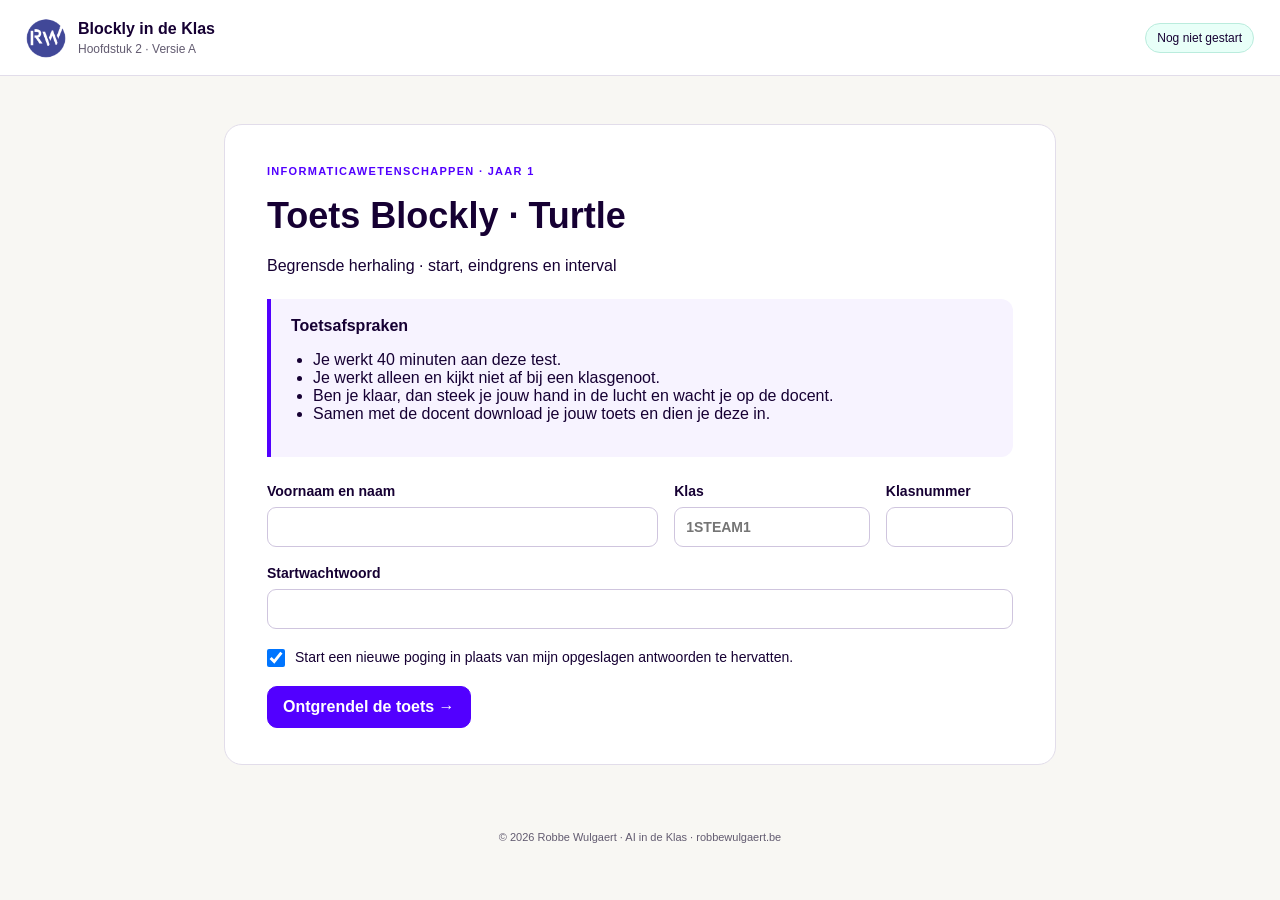
==== evaluations/chapter-2/versions/A/index.html @ 2c82b150 "Fixing feedback error" ====
<!doctype html>
<!-- © 2026 Robbe Wulgaert · AI in de Klas · robbewulgaert.be -->
<html lang="nl-BE">
<head>
<meta charset="utf-8"><meta name="viewport" content="width=device-width,initial-scale=1">
<meta name="theme-color" content="#5200ff"><meta name="author" content="Robbe Wulgaert, AI in de Klas">
<title>Toets Blockly · Turtle · Versie A</title>
<link rel="icon" type="image/png" sizes="64x64" href="../../../../favicon.png?v=ff7968036640">
<link rel="stylesheet" href="../../../../assessment/assessment.css?v=20261105">
<link rel="stylesheet" href="../../chapter2.css?v=20261105-2">
<script defer src="../../../../assessment/vendor/jspdf/jspdf.umd.min.js"></script>
<script defer src="../../../../assessment/assets-bundle.js"></script>
<script defer src="../../chapter2-assets.js"></script>
<script defer src="config.js?v=20261105"></script>
<script defer src="../../turtle-engine.js?v=20261029-4"></script>
<script defer src="../../chapter2-pdf.js?v=20261105"></script>
<script defer src="../../../../assessment/practice-review.js?v=20261105-3"></script>
<script defer src="../../turtle-practice-examples.js?v=20261105-3"></script>
<script defer src="../../chapter2-app.js?v=20261105-3"></script>
</head>
<body>
<header class="topbar"><div class="brand"><img class="brand-icon" src="../../../../favicon.png?v=ff7968036640" alt="" width="40" height="40"><div>Blockly in de Klas<small>Hoofdstuk 2 · <span id="version-label">Versie A</span></small></div></div><div class="header-actions"><span id="identity-label"></span><div id="exam-timer" class="exam-timer" hidden><small>Resterende tijd</small><span id="timer-value" role="timer" aria-live="off">40:00</span></div><span id="save-status" class="save-status" role="status">Nog niet gestart</span><button id="review-top" type="button" hidden>Overzicht &amp; indienen</button></div></header>
<div id="timer-alert" class="timer-message" role="alert" hidden></div>
<main id="gate" class="gate-wrap"><section class="card gate-card" aria-labelledby="gate-title"><span class="eyebrow">INFORMATICAWETENSCHAPPEN · JAAR 1</span><h1 id="gate-title">Toets Blockly · Turtle</h1><p>Begrensde herhaling · start, eindgrens en interval</p><div class="callout"><strong>Toetsafspraken</strong><ul><li>Je werkt 40 minuten aan deze test.</li><li>Je werkt alleen en kijkt niet af bij een klasgenoot.</li><li>Ben je klaar, dan steek je jouw hand in de lucht en wacht je op de docent.</li><li>Samen met de docent download je jouw toets en dien je deze in.</li></ul></div><form id="start-form"><div class="identity-grid"><label>Voornaam en naam<input id="student-name" required maxlength="100" autocomplete="name"></label><label>Klas<input id="student-class" required maxlength="20" pattern="(?:1STEAM)?[1-6]" placeholder="1STEAM1" title="1STEAM1 tot en met 1STEAM6" autocomplete="off"></label><label>Klasnummer<input id="student-number" required inputmode="numeric" pattern="[0-9]+" maxlength="10"></label></div><label>Startwachtwoord<input id="start-password" type="password" required autocomplete="off"></label><label class="checkbox-label"><input id="new-attempt" type="checkbox" checked> Start een nieuwe poging in plaats van mijn opgeslagen antwoorden te hervatten.</label><p id="gate-error" class="error" role="alert"></p><button class="primary" type="submit">Ontgrendel de toets →</button></form></section></main>
<div id="exam" class="exam-layout" hidden><aside class="sidebar" aria-label="Toetsnavigatie"><p class="eyebrow">JOUW TOETS</p><nav id="question-nav"></nav><div class="sidebar-footer"><strong id="progress-label">0 / 7 onderdelen</strong><p>Een vinkje betekent ingevuld. Je leerkracht beoordeelt je werk.</p><button id="review-side" type="button">Overzicht &amp; PDF</button></div></aside><main id="question-panel" class="question-panel" tabindex="-1"></main></div>
<footer class="site-footer">© 2026 Robbe Wulgaert · AI in de Klas · robbewulgaert.be</footer><noscript><p class="error">Schakel JavaScript in om deze toets te maken.</p></noscript>
</body></html>
---- assessment/assessment.css ----
:root{--brand:#5200ff;--brand-dark:#3700b3;--mint:#3dffd0;--ink:#160033;--muted:#625b70;--bg:#f8f7f3;--border:#e2ddea;--soft:#f7f3ff;--surface:#fff;font-family:Roboto,"Segoe UI",Arial,sans-serif;color:var(--ink);background:var(--bg);font-synthesis:none}
*{box-sizing:border-box}body{margin:0}button,input,textarea,select{font:inherit}button{border:1px solid var(--border);border-radius:10px;background:white;color:var(--ink);padding:10px 15px;font-weight:700;cursor:pointer;min-height:42px}button:hover:not(:disabled){border-color:var(--brand);background:var(--soft)}button:disabled{opacity:.55;cursor:wait}button.primary{background:var(--brand);border-color:var(--brand);color:white}button.primary:hover{background:var(--brand-dark)}:focus-visible{outline:3px solid var(--brand);outline-offset:3px}button:focus-visible{outline-color:#00ad86}[hidden]{display:none!important}h1{font-size:clamp(26px,3vw,36px);line-height:1.17;margin:16px 0}h2{font-size:23px;margin:0 0 14px}h3{font-size:17px;margin:0 0 12px}p{line-height:1.6;margin:10px 0 18px}small{font-size:12px}.topbar{min-height:76px;padding:14px 26px;background:white;border-bottom:1px solid var(--border);display:flex;align-items:center;justify-content:space-between;gap:20px;position:sticky;top:0;z-index:30}.brand{display:flex;align-items:center;gap:12px;font-weight:850;white-space:nowrap}.brand-icon{display:grid;place-items:center;width:40px;height:40px;background:var(--brand);color:white;border-radius:12px;font-size:24px}.brand small{display:block;color:var(--muted);font-weight:500;margin-top:4px}.header-actions{display:flex;align-items:center;justify-content:flex-end;gap:12px;font-size:13px;flex-wrap:wrap}.save-status{background:#e8fff8;border:1px solid #baecdd;padding:7px 11px;border-radius:20px;font-size:12px}.save-status.failed{background:#fff0ee;border-color:#eeb6ac;color:#942317}.gate-wrap{max-width:880px;margin:48px auto;padding:0 24px}.card{background:white;border:1px solid var(--border);border-radius:18px;padding:28px}.gate-card{padding:36px 42px}.eyebrow{color:var(--brand);font-size:11px;font-weight:850;letter-spacing:1.3px}.exam-meta{display:flex;gap:10px;flex-wrap:wrap;margin:24px 0}.exam-meta span,.points{background:var(--soft);color:var(--brand);border:1px solid #e3d8ff;border-radius:30px;padding:7px 13px;font-size:13px;font-weight:750}.callout{background:var(--soft);border-left:4px solid var(--brand);padding:18px 20px;border-radius:0 12px 12px 0;margin:20px 0}.callout p{margin:8px 0 0;font-size:14px}.callout.mint{background:#e8fff8;border-color:#00af85}label{display:block;font-weight:700;font-size:14px;margin-bottom:18px}input,textarea,select{border:1px solid #cfc5de;border-radius:9px;padding:11px;color:var(--ink);background:white}input,textarea{width:100%;margin-top:8px}textarea{resize:vertical;min-height:130px;line-height:1.6}input:focus,textarea:focus,select:focus{border-color:var(--brand)}.identity-grid{display:grid;grid-template-columns:2fr 1fr .65fr;gap:16px;margin-top:26px}.checkbox-label{display:flex;gap:10px;align-items:flex-start;font-weight:500;line-height:1.5}.checkbox-label input{width:18px;height:18px;margin:2px 0 0;flex:none}.error{color:#a22617;font-weight:650}.error:empty{display:none}.exam-layout{display:grid;grid-template-columns:240px minmax(0,1fr);max-width:1600px;margin:0 auto;min-height:calc(100vh - 125px)}.sidebar{padding:28px 18px;border-right:1px solid var(--border);background:#f2eef8;align-self:start;position:sticky;top:76px;max-height:calc(100vh - 76px);overflow:auto}.sidebar nav{display:grid;gap:7px;margin-top:16px}.nav-button{display:flex;gap:10px;align-items:center;text-align:left;line-height:1.4;font-size:13px;background:transparent;border-color:transparent;padding:11px 9px}.nav-button[aria-current=step]{background:var(--brand);color:white}.nav-number{display:grid;place-items:center;width:27px;height:27px;border-radius:50%;background:white;color:var(--brand);flex:none}.nav-button .done{color:#008262;font-size:16px;margin-left:auto}.nav-button[aria-current=step] .done{color:var(--mint)}.sidebar-footer{border-top:1px solid var(--border);margin-top:24px;padding-top:20px;font-size:13px}.sidebar-footer p{color:var(--muted);font-size:12px}.question-panel{padding:30px;min-width:0}.question-heading{display:flex;justify-content:space-between;gap:18px;align-items:start}.question-heading h1{margin-top:10px;font-size:29px}.question-heading .points{white-space:nowrap;margin-top:8px}.instructions{max-width:850px;color:var(--muted)}.answer-card{margin:18px 0}.answer-card label:last-child{margin-bottom:0}.answer-table{width:100%;border-collapse:collapse;font-size:14px}.answer-table th{text-align:left;padding:12px;background:var(--soft);border-bottom:1px solid var(--border)}.answer-table td{padding:13px 12px;border-bottom:1px solid var(--border);vertical-align:top}.answer-table input{margin:0;min-width:100px}.answer-table textarea{margin:0;min-height:95px;font:14px/1.6 Consolas,monospace}.answer-table pre{white-space:pre-wrap;margin:8px 0;font:14px/1.6 Consolas,monospace}.reference-program{max-width:440px;width:100%;border:1px solid var(--border);border-radius:12px;margin:14px 0}.question-footer{display:flex;justify-content:space-between;gap:12px;flex-wrap:wrap;margin-top:26px}.maze-tabs,.branch-options,.mark-tools{display:flex;gap:10px;flex-wrap:wrap;margin:18px 0}.maze-tabs button[aria-pressed=true],.branch-options button[aria-pressed=true]{background:var(--brand);border-color:var(--brand);color:white}.branch-options button{flex:1;text-align:left;min-width:210px;padding:17px 20px}.branch-options small{display:block;font-weight:500;margin-top:6px}.ceiling{background:#e8fff8;padding:12px 17px;border-radius:10px;margin:12px 0;font-size:14px}.editor-layout{display:grid;grid-template-columns:minmax(0,1.4fr) minmax(250px,.9fr);gap:18px}.editor-card{padding:16px;min-width:0}.editor-tools{display:flex;gap:8px;flex-wrap:wrap;margin-bottom:12px}.blockly-host{height:420px;width:100%;position:relative;border:1px solid var(--border);border-radius:10px;overflow:hidden}.code-editor{margin:0;min-height:420px;width:100%;white-space:pre;tab-size:2;font:15px/1.6 Consolas,"Courier New",monospace}.maze-canvas{width:100%;max-width:420px;display:block;margin:auto;aspect-ratio:1/1;border-radius:10px;border:1px solid var(--border)}.runtime-status{min-height:44px;font-size:13px;margin:14px 0 0}.reference-details{margin-top:16px;font-size:13px}.reference-details summary{cursor:pointer;font-weight:650}.reference-details img{width:100%;max-width:400px;margin-top:10px}.editor-note{font-size:12px;color:var(--muted);margin:12px 0 0}.mark-tools button[data-tool=action]{border-color:#c7aa00;background:#fff2a0}.mark-tools button[data-tool=condition]{border-color:#00a275;background:#bdffe0}.mark-tools button[aria-pressed=true]{outline:3px solid var(--ink);outline-offset:2px}.marked-preview{white-space:pre-wrap;overflow-wrap:anywhere;line-height:1.8;font:14px/1.8 Consolas,monospace;border:1px solid var(--border);border-radius:9px;padding:16px;margin-top:12px;user-select:text}.mark-action{background:#ffe45c;color:#160033}.mark-condition{background:#86edb5;color:#160033}.mark-list{font-size:13px;display:grid;gap:8px;margin-top:16px}.mark-row{display:flex;gap:12px;align-items:center;background:var(--soft);padding:9px 12px;border-radius:8px}.mark-row span{flex:1;overflow-wrap:anywhere}.mark-row button{font-size:12px;min-height:32px;padding:5px 10px}.review-list{display:grid;gap:12px;margin:22px 0}.review-row{display:flex;justify-content:space-between;align-items:center;gap:16px;padding:16px;border:1px solid var(--border);border-radius:12px}.review-row p{margin:5px 0 0;font-size:13px;color:var(--muted)}.completion-actions{display:flex;gap:12px;flex-wrap:wrap}.download-name{overflow-wrap:anywhere;font-family:Consolas,monospace;font-size:14px;background:var(--soft);padding:12px;border-radius:8px}.site-footer{text-align:center;padding:18px;font-size:11px;color:var(--muted)}.blocklySvg{background:#fff!important}.blocklyToolboxDiv{background:#f7f3ff!important}.blockly-mark-action .blocklyPath{stroke:#ffe45c!important;stroke-width:5px!important}.blockly-mark-condition .blocklyPath{stroke:#00b874!important;stroke-width:5px!important}
.sr-only{position:absolute;width:1px;height:1px;padding:0;margin:-1px;overflow:hidden;clip:rect(0,0,0,0);white-space:nowrap;border:0}.mark-source{min-height:180px;height:220px}
.maze-tabs button{flex:1;min-width:150px;text-align:left;padding:13px 16px}.maze-tabs button span{display:block}.maze-state{display:block;margin-top:7px;font-size:12px;font-weight:650}.maze-state::before{content:'○ ';font-weight:900}.maze-tabs button[data-status=complete] .maze-state::before{content:'✓ '}.maze-tabs button[data-status=empty]{border-color:#bf9c5d}.maze-tabs button[data-status=complete]{border-color:#009976}.maze-tabs button[aria-pressed=true]{border-color:var(--brand)}.coding-progress{font-size:13px;font-weight:650;color:var(--muted);margin:-5px 0 20px}.coding-review-dialog{width:min(570px,calc(100vw - 30px));border:1px solid var(--border);border-radius:18px;padding:28px;color:var(--ink);box-shadow:0 24px 80px #16003340}.coding-review-dialog::backdrop{background:#16003380}.unfinished-list{display:grid;gap:10px;margin:20px 0}.unfinished-list button{display:flex;align-items:center;justify-content:space-between;gap:15px;text-align:left}.unfinished-list span{font-size:12px;color:var(--muted)}
@media(max-width:1100px){.editor-layout{grid-template-columns:1fr}.maze-canvas{max-width:370px}.question-panel{padding:22px}.exam-layout{grid-template-columns:210px minmax(0,1fr)}}
@media(max-width:760px){.topbar{padding:12px 15px;position:relative;align-items:flex-start}.header-actions{gap:8px}.header-actions #identity-label{display:none}.gate-wrap{margin:24px auto;padding:0 15px}.gate-card{padding:25px}.identity-grid{grid-template-columns:1fr 1fr}.identity-grid label:first-child{grid-column:1/-1}.exam-layout{display:block}.sidebar{position:static;max-height:none;border-right:0;border-bottom:1px solid var(--border);padding:15px}.sidebar .eyebrow,.sidebar-footer{display:none}.sidebar nav{display:flex;overflow:auto;margin:0}.nav-button{min-width:150px}.question-panel{padding:20px 15px}.card{padding:20px}.answer-table th,.answer-table td{padding:10px 6px}.question-heading h1{font-size:24px}.points{font-size:12px}.blockly-host,.code-editor{height:380px;min-height:380px}}
.reference-code{white-space:pre-wrap;overflow-wrap:anywhere;tab-size:2;font:15px/1.6 Consolas,"Courier New",monospace;background:var(--soft);padding:16px;border-radius:10px;margin:0}
.nav-button[aria-current=step]:hover{background:var(--brand);border-color:var(--brand);color:white}
.exam-timer{--timer-colour:82,0,255;--pulse-scale:1.02;--pulse-duration:3s;display:grid;justify-items:center;flex-shrink:0;padding:6px 13px;border:1px solid rgba(var(--timer-colour),.45);border-radius:10px;background:rgba(var(--timer-colour),.07);color:rgb(var(--timer-colour));min-width:105px}.exam-timer small{font-size:10px}.exam-timer span{font-size:23px;font-weight:850;font-variant-numeric:tabular-nums;line-height:1.2}.exam-timer.pulsing{animation:exam-countdown-pulse var(--pulse-duration) ease-in-out infinite}.exam-timer.expired{border-width:2px;background:#fff0f0}.timer-warning{position:fixed;right:20px;bottom:20px;z-index:60;width:min(430px,calc(100vw - 40px));padding:18px;border:2px solid #c62b30;border-radius:14px;background:#fff7f5;color:#852025;box-shadow:0 5px 25px #25001e26}.timer-warning p{margin:0 0 12px;line-height:1.5;font-weight:650}.timer-warning.expired{background:#ffeded}.taalzorg{display:block;color:var(--brand-dark);background:var(--soft);border-left:3px solid var(--brand);border-radius:5px;padding:9px 12px;font-size:12px;margin:0 0 14px}.header-actions{flex-wrap:wrap}@keyframes exam-countdown-pulse{0%,100%{transform:scale(1);box-shadow:0 0 0 0 rgba(var(--timer-colour),0)}50%{transform:scale(var(--pulse-scale));box-shadow:0 0 0 5px rgba(var(--timer-colour),.18)}}@media(prefers-reduced-motion:reduce){.exam-timer.pulsing{animation:none}}@media(max-width:760px){.exam-timer{min-width:90px;padding:5px 8px}.exam-timer span{font-size:21px}.header-actions{justify-content:flex-end}.timer-warning{right:12px;bottom:12px;width:min(430px,calc(100vw - 24px))}}
.assessment-mark-once > .blocklyPath{stroke:#b4a0ff!important;stroke-width:5px!important}.assessment-mark-repeated > .blocklyPath{stroke:#ffc47e!important;stroke-width:5px!important}[data-boundary-tool=once]{background:#e8e1ff;border-color:#997bea}[data-boundary-tool=repeated]{background:#ffe5c5;border-color:#e7a052}[data-boundary-tool][aria-pressed=true]{outline:3px solid var(--ink);outline-offset:2px}#boundary-marks p{font-size:13px;margin:6px 0}

.practice-dialog {
  width: min(1180px, calc(100% - 32px));
  max-width: none;
  max-height: 92vh;
  max-height: 92dvh;
  padding: 0;
  border: 1px solid var(--border);
  border-radius: 16px;
  background: white;
  color: var(--ink);
  box-shadow: 0 20px 70px #16003338;
}
.practice-dialog[open] { display: flex; flex-direction: column; }
.practice-dialog::backdrop { background: #160033ab; }
.practice-header, .practice-footer { padding: 14px clamp(14px, 3vw, 28px); }
.practice-header { border-bottom: 1px solid var(--border); }
.practice-header h2 { margin: 3px 0; font-size: clamp(18px, 2.5vw, 24px); }
.practice-header p { margin: 4px 0 0; }
.practice-header [tabindex="-1"]:focus { outline: none; }
.practice-body { overflow-y: auto; padding: 16px clamp(14px, 3vw, 28px); background: var(--bg); }
.practice-body > p { margin-top: 0; }
.practice-reference { margin-bottom: 16px; }
.practice-reference summary { width: fit-content; font-weight: 700; cursor: pointer; }
.practice-reference img, .practice-target { display: block; margin: 10px 0; max-width: 100%; max-height: 250px; width: auto; object-fit: contain; }
.practice-reference pre { margin-bottom: 0; }
.practice-cards { display: grid; grid-template-columns: repeat(3, minmax(0, 1fr)); gap: 14px; }
.practice-card {
  display: flex;
  flex-direction: column;
  min-width: 0;
  padding: 14px;
  border: 1px solid var(--border);
  border-radius: 12px;
  background: white;
}
.practice-card h3 { margin: 0 0 10px; font-size: 17px; }
.practice-card button { margin-top: auto; align-self: start; }
.practice-dialog pre {
  padding: 10px;
  margin-top: 0;
  border-radius: 10px;
  background: var(--soft);
  font: 13px/1.55 ui-monospace, monospace;
  white-space: pre-wrap;
  overflow-wrap: anywhere;
  tab-size: 2;
}
.practice-dialog dl { margin: 0 0 14px; }
.practice-dialog dl div + div { margin-top: 9px; }
.practice-dialog dt { font-weight: 750; font-size: 13px; }
.practice-dialog dd { margin: 0; font-size: 14px; white-space: pre-wrap; overflow-wrap: anywhere; }
.practice-option { display: block; width: 100%; height: auto; margin-bottom: 12px; }
.practice-best { border-color: var(--brand); }
.practice-feedback { border-top: 1px solid var(--border); margin-top: 8px; font-size: 14px; }
.practice-feedback dl:last-child { margin: 10px 0 0; }
.practice-score { display: flex; align-items: center; flex-wrap: wrap; gap: 5px; margin: 0 0 10px; font-size: 14px; }
.practice-score span { border-radius: 8px; padding: 3px 7px; background: var(--soft); font-size: 12px; font-weight: 750; }
.practice-footer { display: flex; justify-content: space-between; flex-wrap: wrap; gap: 8px; border-top: 1px solid var(--border); }
#practice-examples { margin: 0 0 12px; }
@media (max-width: 760px) {
  .practice-cards { grid-template-columns: minmax(0, 1fr); }
  .practice-option { max-width: 260px; }
}
---- evaluations/chapter-2/chapter2.css ----
.brand-icon{object-fit:contain;background:transparent;border-radius:0;flex-shrink:0}
.timer-message{background:#fff0e9;color:#762a11;padding:12px 24px;border-bottom:2px solid #d88866;font-weight:700}.question-panel{max-width:1300px;width:100%;scroll-margin-top:96px}.question-panel h2{font-size:20px}.turtle-task{margin:20px 0}.turtle-task .reference-image{display:block;width:100%;max-width:360px;border-radius:10px;background:#111}.task-layout{display:grid;grid-template-columns:minmax(200px,.8fr) minmax(0,1.3fr);gap:22px;align-items:start}.task-code{min-height:290px;white-space:pre;tab-size:2;font:14px/1.65 Consolas,monospace}.turtle-output{display:block;max-width:100%;width:100%;aspect-ratio:500/380;border:1px solid var(--border);border-radius:10px}.runtime-result{font-size:13px;min-height:25px;color:var(--muted);white-space:pre-wrap}.button-row{display:flex;flex-wrap:wrap;gap:8px;margin:12px 0}.trace-layout{display:grid;grid-template-columns:minmax(170px,.65fr) minmax(0,1.35fr);gap:20px}.trace-card{margin:18px 0}.algorithm{font-size:13px;font-weight:650;line-height:1.5;color:#123315}.repeat-block{border-left:7px solid #56934f;border-radius:8px;background:#e5f3e3;padding:10px;margin:5px 0}.repeat-body{padding-left:13px;margin-top:8px}.action-block{padding:6px 9px;border-left:5px solid #349c8d;border-radius:5px;background:#e5f6f3;margin:5px 0;color:#123b33}.drawing-canvas{width:100%;display:block;aspect-ratio:600/380;touch-action:none;border:1px solid #c8bddc;border-radius:10px;background:white;cursor:crosshair}.drawing-note{font-size:12px;color:var(--muted);margin:8px 0}.field-note{font-size:13px;color:var(--muted)}.debug-source{min-height:330px;white-space:pre;resize:vertical;font:14px/1.75 Consolas,monospace;background:#f7f3ff;tab-size:2}.error-mark{background:#ffe28b;color:#160033}.mark-item{background:var(--soft);border:1px solid var(--border);border-radius:10px;padding:12px;display:flex;gap:12px;align-items:center;margin:8px 0;font-size:13px}.mark-item>span{flex:1}.mark-item code{overflow-wrap:anywhere}.ct-scroll{overflow-x:auto}.ct-table{min-width:600px;table-layout:fixed}.ct-table td:nth-child(1),.ct-table th:nth-child(1){width:95px}.ct-table td:nth-child(2){width:200px}.ct-table textarea{min-height:115px}.given-cell{background:#f2eef8}.review-info{font-size:13px;color:var(--muted)}.empty-message{font-size:13px;color:var(--muted);padding:12px;background:var(--soft);border-radius:10px}.expired-banner{color:#8b2525;background:#fff0f0;padding:16px;border-radius:10px;margin-bottom:18px}.readonly-note{color:#852025}.reference-summary{font-size:13px;line-height:1.6}.code-input{font-family:Consolas,monospace;white-space:pre;tab-size:2}.gate-card ul{padding-left:22px}.question-panel input,.question-panel textarea{max-width:100%}.pdf-busy{font-weight:700}.estimate-input{max-width:140px!important}.question-panel :disabled{cursor:not-allowed}.review-list .review-row{background:white}.reference-image{height:auto}
@media(max-width:1000px){.task-layout,.trace-layout{grid-template-columns:1fr}.algorithm{max-width:450px}.turtle-task .reference-image{max-width:300px}.task-code{min-height:260px}}
@media(max-width:760px){.brand{white-space:normal;font-size:14px}.brand small{font-size:11px}.brand-icon{width:32px;height:32px;flex-shrink:0}.header-actions{max-width:150px}.topbar{gap:8px}.header-actions #review-top{font-size:11px;padding:8px;min-height:32px}.question-panel .card{padding:16px}.question-panel .answer-table input{min-width:0}.question-panel .task-code,.debug-source{font-size:13px}.timer-message{padding:10px 16px;font-size:13px}.review-row{align-items:flex-start}.mark-item{align-items:flex-start}.ct-table{font-size:13px}}
@media(prefers-reduced-motion:reduce){*,*::before,*::after{scroll-behavior:auto!important;animation:none!important;transition:none!important}}
.reference-figure{position:relative;max-width:360px}.reference-start{position:absolute;inset:0;width:100%;height:100%;pointer-events:none}.reference-figure .reference-image{max-width:none}
@media(max-width:1000px){.reference-figure{max-width:300px}}
/* Desktop-first trial revision: reading figures instead of freehand drawing. */
.trace-options{border:0;padding:0;margin:0 0 12px;min-width:0}.trace-options legend{font-weight:750;margin-bottom:12px}.figure-options{display:grid;grid-template-columns:repeat(2,minmax(0,1fr));gap:12px}.figure-option{display:grid;grid-template-columns:auto 1fr;align-items:center;gap:8px;border:2px solid var(--border);border-radius:12px;padding:10px;margin:0;cursor:pointer;background:#fff}.figure-option input{width:18px;height:18px;margin:0;accent-color:var(--brand)}.figure-option canvas{grid-column:1/-1;width:100%;height:auto;display:block}.figure-option:has(input:checked){border-color:var(--brand);background:var(--soft)}.figure-option:has(input:focus-visible){outline:3px solid var(--brand);outline-offset:3px}.trace-count{margin:18px 0 0;font-weight:650}.trace-count input{max-width:130px;display:block}.code-workbench{display:grid;grid-template-columns:minmax(0,1.1fr) minmax(240px,1fr);gap:20px;align-items:start}.editor-pane,.preview-pane{min-width:0}.editor-pane .task-code{min-height:280px;font-size:14px}.preview-pane{position:sticky;top:96px;display:grid;gap:16px}.target-pane,.output-pane{border:1px solid var(--border);border-radius:12px;padding:12px;background:#fff}.target-pane h3,.output-pane h3{margin:0 0 8px}.turtle-target{display:block;width:100%;height:auto;aspect-ratio:500/280}.output-pane{scroll-margin-top:96px}.output-pane .turtle-output{height:auto;aspect-ratio:500/320;background:#fff}.output-pane .field-note{margin:8px 0 0;font-size:12px}.runtime-result{padding:10px 12px;border-radius:10px;background:var(--soft);color:var(--ink);min-height:56px}.runtime-result[data-status=error],.runtime-result[data-status=unsupported]{background:#fff0ee;color:#942317;border-left:4px solid #b53723}.runtime-result[data-status=ok]{background:#e8fff8;color:#12523e}.runtime-result[data-status=stale]{background:#fff8dc;color:#725315}
@media(max-width:1000px){.code-workbench{grid-template-columns:minmax(0,1fr) minmax(220px,1fr)}.preview-pane{position:static}.trace-layout{grid-template-columns:1fr}.algorithm{max-width:450px}}
@media(max-width:760px){.code-workbench{grid-template-columns:1fr}.editor-pane .task-code{min-height:220px}.figure-options{gap:8px}.figure-option{padding:6px}.figure-option canvas{min-height:120px}.output-pane{scroll-margin-top:120px}}

.ct-table .ct-order {
  appearance: none;
  width: 100%;
  min-height: 44px;
  padding: 8px 24px 8px 10px;
  color: var(--ink);
  background: white url("data:image/svg+xml,%3Csvg xmlns='http://www.w3.org/2000/svg' viewBox='0 0 16 16'%3E%3Cpath d='m4 6 4 4 4-4' fill='none' stroke='%235200ff' stroke-width='2' stroke-linecap='round' stroke-linejoin='round'/%3E%3C/svg%3E") right 7px center / 14px no-repeat;
  border: 1px solid #9383af;
  border-radius: 10px;
  cursor: pointer;
}
.ct-table .ct-order:hover:enabled { border-color: var(--brand); }
.ct-table .ct-order:focus-visible { outline: 3px solid var(--brand); outline-offset: 2px; }
@media (forced-colors: active) {
  .ct-table .ct-order { appearance: auto; padding-right: 8px; background: Canvas; }
}
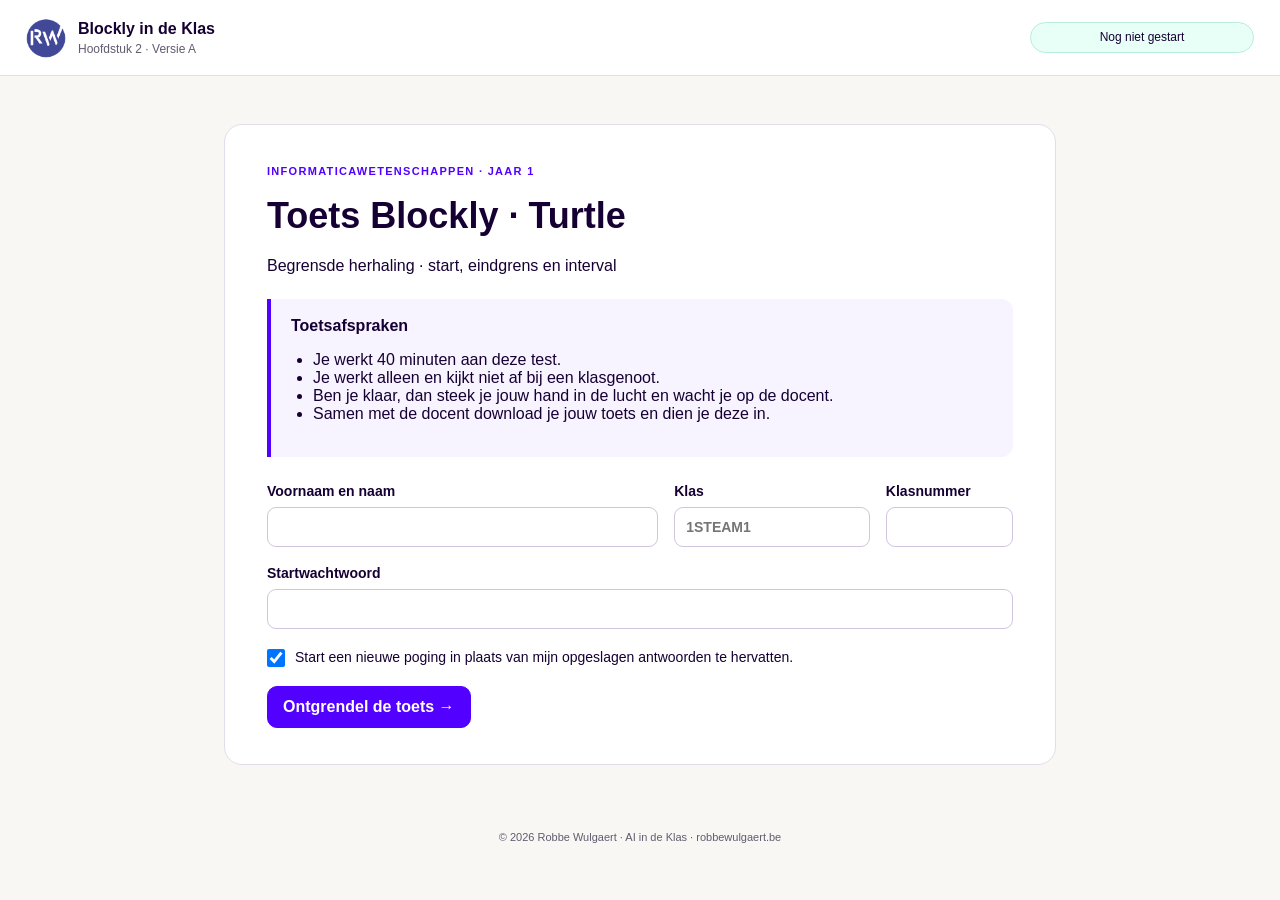
==== commit fc5afdaf: "Fixing save indicator" ====
--- a/evaluations/chapter-2/versions/A/index.html
+++ b/evaluations/chapter-2/versions/A/index.html
@@ -6,17 +6,17 @@
 <meta name="theme-color" content="#5200ff"><meta name="author" content="Robbe Wulgaert, AI in de Klas">
 <title>Toets Blockly · Turtle · Versie A</title>
 <link rel="icon" type="image/png" sizes="64x64" href="../../../../favicon.png?v=ff7968036640">
-<link rel="stylesheet" href="../../../../assessment/assessment.css?v=20261105">
+<link rel="stylesheet" href="../../../../assessment/assessment.css?v=20261110">
 <link rel="stylesheet" href="../../chapter2.css?v=20261105-2">
 <script defer src="../../../../assessment/vendor/jspdf/jspdf.umd.min.js"></script>
 <script defer src="../../../../assessment/assets-bundle.js"></script>
 <script defer src="../../chapter2-assets.js"></script>
-<script defer src="config.js?v=20261105"></script>
-<script defer src="../../turtle-engine.js?v=20261029-4"></script>
-<script defer src="../../chapter2-pdf.js?v=20261105"></script>
-<script defer src="../../../../assessment/practice-review.js?v=20261105-3"></script>
-<script defer src="../../turtle-practice-examples.js?v=20261105-3"></script>
-<script defer src="../../chapter2-app.js?v=20261105-3"></script>
+<script defer src="config.js?v=20261105-5"></script>
+<script defer src="../../turtle-engine.js?v=20261105-5"></script>
+<script defer src="../../chapter2-pdf.js?v=20261105-5"></script>
+<script defer src="../../../../assessment/practice-review.js?v=20261105-5"></script>
+<script defer src="../../turtle-practice-examples.js?v=20261110"></script>
+<script defer src="../../chapter2-app.js?v=20261105-5"></script>
 </head>
 <body>
 <header class="topbar"><div class="brand"><img class="brand-icon" src="../../../../favicon.png?v=ff7968036640" alt="" width="40" height="40"><div>Blockly in de Klas<small>Hoofdstuk 2 · <span id="version-label">Versie A</span></small></div></div><div class="header-actions"><span id="identity-label"></span><div id="exam-timer" class="exam-timer" hidden><small>Resterende tijd</small><span id="timer-value" role="timer" aria-live="off">40:00</span></div><span id="save-status" class="save-status" role="status">Nog niet gestart</span><button id="review-top" type="button" hidden>Overzicht &amp; indienen</button></div></header>
--- a/assessment/assessment.css
+++ b/assessment/assessment.css
@@ -68,7 +68,22 @@
 .practice-score span { border-radius: 8px; padding: 3px 7px; background: var(--soft); font-size: 12px; font-weight: 750; }
 .practice-footer { display: flex; justify-content: space-between; flex-wrap: wrap; gap: 8px; border-top: 1px solid var(--border); }
 #practice-examples { margin: 0 0 12px; }
+
+.save-status {
+  display: grid;
+  place-items: center;
+  inline-size: min(14rem, 40vw);
+  max-inline-size: 100%;
+  line-height: 1.25;
+  text-align: center;
+  overflow-wrap: anywhere;
+}
+
 @media (max-width: 760px) {
+  .topbar .brand { white-space: normal; }
+  .header-actions { min-inline-size: 0; }
+  .header-actions #review-top { max-inline-size: 100%; }
+  .save-status { min-block-size: calc(2lh + 16px); }
   .practice-cards { grid-template-columns: minmax(0, 1fr); }
   .practice-option { max-width: 260px; }
 }
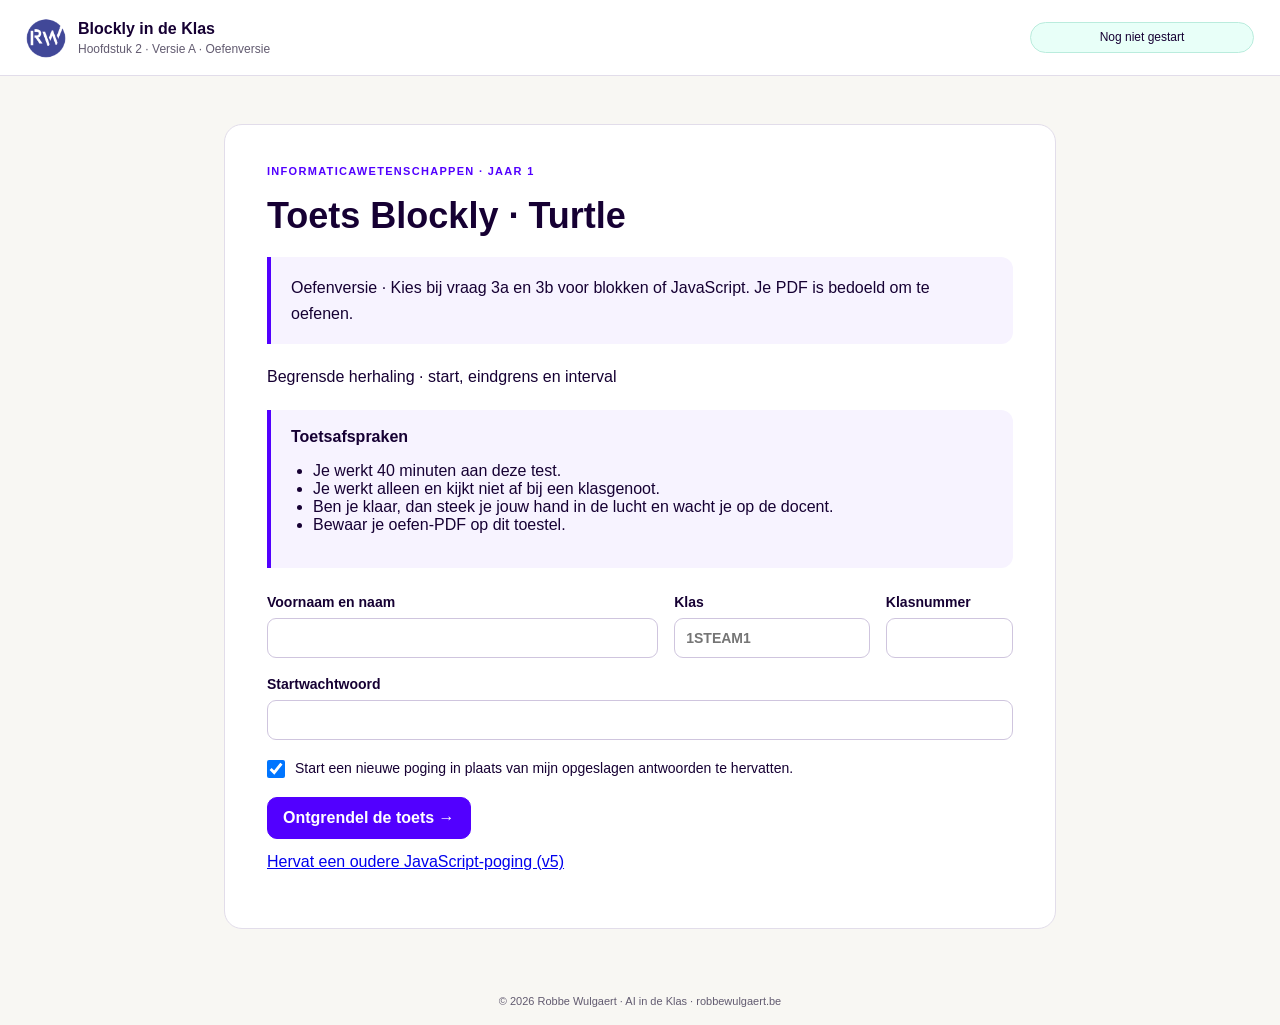
==== commit 1242a766: "Fixing the test evals" ====
--- a/evaluations/chapter-2/versions/A/index.html
+++ b/evaluations/chapter-2/versions/A/index.html
@@ -7,21 +7,24 @@
 <title>Toets Blockly · Turtle · Versie A</title>
 <link rel="icon" type="image/png" sizes="64x64" href="../../../../favicon.png?v=ff7968036640">
 <link rel="stylesheet" href="../../../../assessment/assessment.css?v=20261110">
-<link rel="stylesheet" href="../../chapter2.css?v=20261105-2">
+<link rel="stylesheet" href="../../chapter2.css?v=20261110-blocks">
 <script defer src="../../../../assessment/vendor/jspdf/jspdf.umd.min.js"></script>
 <script defer src="../../../../assessment/assets-bundle.js"></script>
 <script defer src="../../chapter2-assets.js"></script>
 <script defer src="config.js?v=20261105-5"></script>
 <script defer src="../../turtle-engine.js?v=20261105-5"></script>
-<script defer src="../../chapter2-pdf.js?v=20261105-5"></script>
-<script defer src="../../../../assessment/practice-review.js?v=20261105-5"></script>
-<script defer src="../../turtle-practice-examples.js?v=20261110"></script>
-<script defer src="../../chapter2-app.js?v=20261105-5"></script>
+<script defer src="../../turtle-answer-modes.js?v=20261110-default"></script>
+<script defer src="../../chapter2-pdf.js?v=20261110-v6"></script>
+<script defer src="../../../../assessment/practice-review.js?v=20261110-blocks"></script>
+<script defer src="../../turtle-practice-examples.js?v=20261110-blocks"></script>
+<script defer src="../../chapter2-app.js?v=20261110-default"></script>
 </head>
 <body>
 <header class="topbar"><div class="brand"><img class="brand-icon" src="../../../../favicon.png?v=ff7968036640" alt="" width="40" height="40"><div>Blockly in de Klas<small>Hoofdstuk 2 · <span id="version-label">Versie A</span></small></div></div><div class="header-actions"><span id="identity-label"></span><div id="exam-timer" class="exam-timer" hidden><small>Resterende tijd</small><span id="timer-value" role="timer" aria-live="off">40:00</span></div><span id="save-status" class="save-status" role="status">Nog niet gestart</span><button id="review-top" type="button" hidden>Overzicht &amp; indienen</button></div></header>
 <div id="timer-alert" class="timer-message" role="alert" hidden></div>
-<main id="gate" class="gate-wrap"><section class="card gate-card" aria-labelledby="gate-title"><span class="eyebrow">INFORMATICAWETENSCHAPPEN · JAAR 1</span><h1 id="gate-title">Toets Blockly · Turtle</h1><p>Begrensde herhaling · start, eindgrens en interval</p><div class="callout"><strong>Toetsafspraken</strong><ul><li>Je werkt 40 minuten aan deze test.</li><li>Je werkt alleen en kijkt niet af bij een klasgenoot.</li><li>Ben je klaar, dan steek je jouw hand in de lucht en wacht je op de docent.</li><li>Samen met de docent download je jouw toets en dien je deze in.</li></ul></div><form id="start-form"><div class="identity-grid"><label>Voornaam en naam<input id="student-name" required maxlength="100" autocomplete="name"></label><label>Klas<input id="student-class" required maxlength="20" pattern="(?:1STEAM)?[1-6]" placeholder="1STEAM1" title="1STEAM1 tot en met 1STEAM6" autocomplete="off"></label><label>Klasnummer<input id="student-number" required inputmode="numeric" pattern="[0-9]+" maxlength="10"></label></div><label>Startwachtwoord<input id="start-password" type="password" required autocomplete="off"></label><label class="checkbox-label"><input id="new-attempt" type="checkbox" checked> Start een nieuwe poging in plaats van mijn opgeslagen antwoorden te hervatten.</label><p id="gate-error" class="error" role="alert"></p><button class="primary" type="submit">Ontgrendel de toets →</button></form></section></main>
+<main id="gate" class="gate-wrap"><section class="card gate-card" aria-labelledby="gate-title"><span class="eyebrow">INFORMATICAWETENSCHAPPEN · JAAR 1</span><h1 id="gate-title">Toets Blockly · Turtle</h1><p>Begrensde herhaling · start, eindgrens en interval</p><div class="callout"><strong>Toetsafspraken</strong><ul><li>Je werkt 40 minuten aan deze test.</li><li>Je werkt alleen en kijkt niet af bij een klasgenoot.</li><li>Ben je klaar, dan steek je jouw hand in de lucht en wacht je op de docent.</li><li>Samen met de docent download je jouw toets en dien je deze in.</li></ul></div><form id="start-form"><div class="identity-grid"><label>Voornaam en naam<input id="student-name" required maxlength="100" autocomplete="name"></label><label>Klas<input id="student-class" required maxlength="20" pattern="(?:1STEAM)?[1-6]" placeholder="1STEAM1" title="1STEAM1 tot en met 1STEAM6" autocomplete="off"></label><label>Klasnummer<input id="student-number" required inputmode="numeric" pattern="[0-9]+" maxlength="10"></label></div><label>Startwachtwoord<input id="start-password" type="password" required autocomplete="off"></label><label class="checkbox-label"><input id="new-attempt" type="checkbox" checked> Start een nieuwe poging in plaats van mijn opgeslagen antwoorden te hervatten.</label><p id="gate-error" class="error" role="alert"></p><button class="primary" type="submit">Ontgrendel de toets →</button></form>
+<p id="legacy-attempt-link"><a href="?legacy=v5">Hervat een oudere JavaScript-poging (v5)</a></p>
+</section></main>
 <div id="exam" class="exam-layout" hidden><aside class="sidebar" aria-label="Toetsnavigatie"><p class="eyebrow">JOUW TOETS</p><nav id="question-nav"></nav><div class="sidebar-footer"><strong id="progress-label">0 / 7 onderdelen</strong><p>Een vinkje betekent ingevuld. Je leerkracht beoordeelt je werk.</p><button id="review-side" type="button">Overzicht &amp; PDF</button></div></aside><main id="question-panel" class="question-panel" tabindex="-1"></main></div>
 <footer class="site-footer">© 2026 Robbe Wulgaert · AI in de Klas · robbewulgaert.be</footer><noscript><p class="error">Schakel JavaScript in om deze toets te maken.</p></noscript>
 </body></html>
--- a/evaluations/chapter-2/chapter2.css
+++ b/evaluations/chapter-2/chapter2.css
@@ -26,3 +26,30 @@
 @media (forced-colors: active) {
   .ct-table .ct-order { appearance: auto; padding-right: 8px; background: Canvas; }
 }
+
+.turtle-mode {
+  display: flex;
+  flex-wrap: wrap;
+  gap: 8px;
+  min-width: 0;
+  margin: 0 0 14px;
+  padding: 0;
+  border: 0;
+}
+.turtle-mode legend { margin-bottom: 8px; font-weight: 750; }
+.turtle-mode label {
+  display: flex;
+  align-items: center;
+  gap: 8px;
+  margin: 0;
+  padding: 8px 10px;
+  min-height: 44px;
+  border: 1px solid var(--border);
+  border-radius: 10px;
+  cursor: pointer;
+}
+.turtle-mode label:has(input:checked) { border-color: var(--brand); background: var(--soft); }
+.turtle-mode input { width: 18px; height: 18px; margin: 0; accent-color: var(--brand); }
+.turtle-blocks { position: relative; width: 100%; height: 380px; min-width: 0; border: 1px solid var(--border); border-radius: 10px; overflow: hidden; }
+.turtle-choice-summary ul { padding-inline-start: 22px; }
+@media (max-width: 760px) { .turtle-blocks { height: 330px; } }
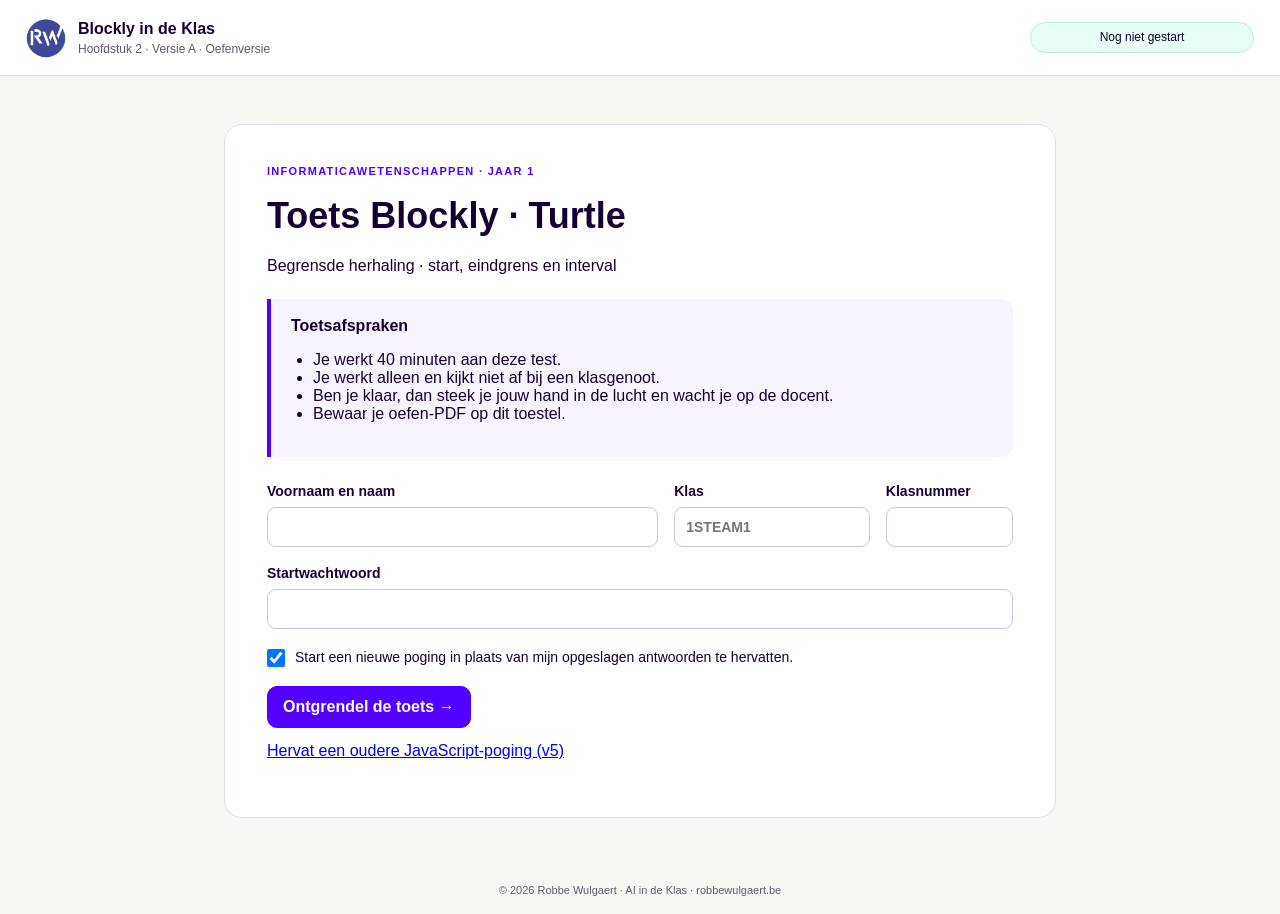
==== commit 52455565: "Removing txt" ====
--- a/evaluations/chapter-2/versions/A/index.html
+++ b/evaluations/chapter-2/versions/A/index.html
@@ -17,7 +17,7 @@
 <script defer src="../../chapter2-pdf.js?v=20261110-v6"></script>
 <script defer src="../../../../assessment/practice-review.js?v=20261110-blocks"></script>
 <script defer src="../../turtle-practice-examples.js?v=20261110-blocks"></script>
-<script defer src="../../chapter2-app.js?v=20261110-default"></script>
+<script defer src="../../chapter2-app.js?v=20261110-start"></script>
 </head>
 <body>
 <header class="topbar"><div class="brand"><img class="brand-icon" src="../../../../favicon.png?v=ff7968036640" alt="" width="40" height="40"><div>Blockly in de Klas<small>Hoofdstuk 2 · <span id="version-label">Versie A</span></small></div></div><div class="header-actions"><span id="identity-label"></span><div id="exam-timer" class="exam-timer" hidden><small>Resterende tijd</small><span id="timer-value" role="timer" aria-live="off">40:00</span></div><span id="save-status" class="save-status" role="status">Nog niet gestart</span><button id="review-top" type="button" hidden>Overzicht &amp; indienen</button></div></header>
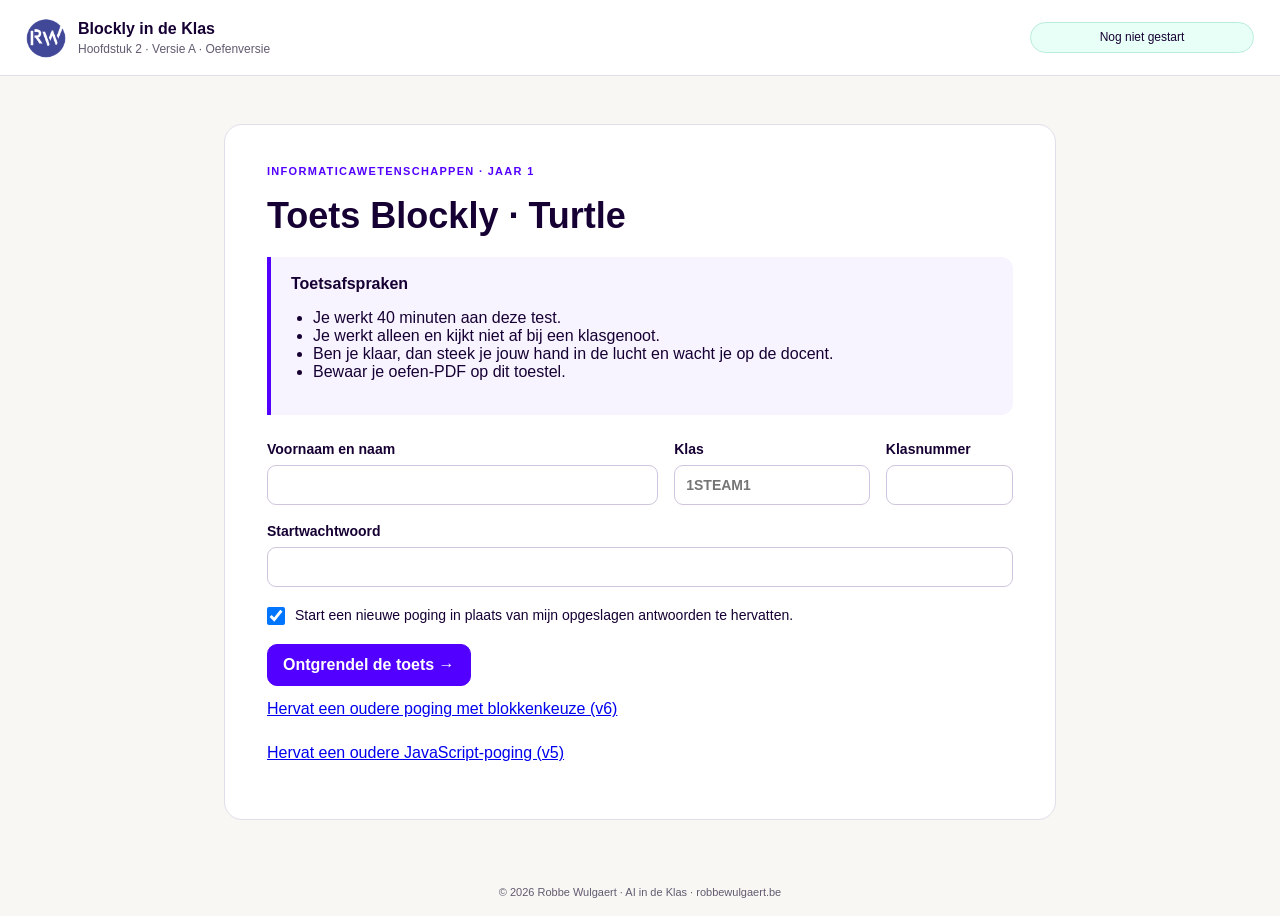
==== commit bc4f4cd6: "Adding q 3c" ====
--- a/evaluations/chapter-2/versions/A/index.html
+++ b/evaluations/chapter-2/versions/A/index.html
@@ -7,23 +7,23 @@
 <title>Toets Blockly · Turtle · Versie A</title>
 <link rel="icon" type="image/png" sizes="64x64" href="../../../../favicon.png?v=ff7968036640">
 <link rel="stylesheet" href="../../../../assessment/assessment.css?v=20261110">
-<link rel="stylesheet" href="../../chapter2.css?v=20261110-blocks">
+<link rel="stylesheet" href="../../chapter2.css?v=20261110-v7">
 <script defer src="../../../../assessment/vendor/jspdf/jspdf.umd.min.js"></script>
 <script defer src="../../../../assessment/assets-bundle.js"></script>
 <script defer src="../../chapter2-assets.js"></script>
 <script defer src="config.js?v=20261105-5"></script>
-<script defer src="../../turtle-engine.js?v=20261105-5"></script>
-<script defer src="../../turtle-answer-modes.js?v=20261110-default"></script>
-<script defer src="../../chapter2-pdf.js?v=20261110-v6"></script>
+<script defer src="../../turtle-engine.js?v=20261110-v7"></script>
+<script defer src="../../turtle-answer-modes.js?v=20261110-v7"></script>
+<script defer src="../../chapter2-pdf.js?v=20261110-v7"></script>
 <script defer src="../../../../assessment/practice-review.js?v=20261110-blocks"></script>
-<script defer src="../../turtle-practice-examples.js?v=20261110-blocks"></script>
-<script defer src="../../chapter2-app.js?v=20261110-start"></script>
+<script defer src="../../turtle-practice-examples.js?v=20261110-v7"></script>
+<script defer src="../../chapter2-app.js?v=20261110-v7"></script>
 </head>
 <body>
 <header class="topbar"><div class="brand"><img class="brand-icon" src="../../../../favicon.png?v=ff7968036640" alt="" width="40" height="40"><div>Blockly in de Klas<small>Hoofdstuk 2 · <span id="version-label">Versie A</span></small></div></div><div class="header-actions"><span id="identity-label"></span><div id="exam-timer" class="exam-timer" hidden><small>Resterende tijd</small><span id="timer-value" role="timer" aria-live="off">40:00</span></div><span id="save-status" class="save-status" role="status">Nog niet gestart</span><button id="review-top" type="button" hidden>Overzicht &amp; indienen</button></div></header>
 <div id="timer-alert" class="timer-message" role="alert" hidden></div>
-<main id="gate" class="gate-wrap"><section class="card gate-card" aria-labelledby="gate-title"><span class="eyebrow">INFORMATICAWETENSCHAPPEN · JAAR 1</span><h1 id="gate-title">Toets Blockly · Turtle</h1><p>Begrensde herhaling · start, eindgrens en interval</p><div class="callout"><strong>Toetsafspraken</strong><ul><li>Je werkt 40 minuten aan deze test.</li><li>Je werkt alleen en kijkt niet af bij een klasgenoot.</li><li>Ben je klaar, dan steek je jouw hand in de lucht en wacht je op de docent.</li><li>Samen met de docent download je jouw toets en dien je deze in.</li></ul></div><form id="start-form"><div class="identity-grid"><label>Voornaam en naam<input id="student-name" required maxlength="100" autocomplete="name"></label><label>Klas<input id="student-class" required maxlength="20" pattern="(?:1STEAM)?[1-6]" placeholder="1STEAM1" title="1STEAM1 tot en met 1STEAM6" autocomplete="off"></label><label>Klasnummer<input id="student-number" required inputmode="numeric" pattern="[0-9]+" maxlength="10"></label></div><label>Startwachtwoord<input id="start-password" type="password" required autocomplete="off"></label><label class="checkbox-label"><input id="new-attempt" type="checkbox" checked> Start een nieuwe poging in plaats van mijn opgeslagen antwoorden te hervatten.</label><p id="gate-error" class="error" role="alert"></p><button class="primary" type="submit">Ontgrendel de toets →</button></form>
-<p id="legacy-attempt-link"><a href="?legacy=v5">Hervat een oudere JavaScript-poging (v5)</a></p>
+<main id="gate" class="gate-wrap"><section class="card gate-card" aria-labelledby="gate-title"><span class="eyebrow">INFORMATICAWETENSCHAPPEN · JAAR 1</span><h1 id="gate-title">Toets Blockly · Turtle</h1><div class="callout"><strong>Toetsafspraken</strong><ul><li>Je werkt 40 minuten aan deze test.</li><li>Je werkt alleen en kijkt niet af bij een klasgenoot.</li><li>Ben je klaar, dan steek je jouw hand in de lucht en wacht je op de docent.</li><li>Samen met de docent download je jouw toets en dien je deze in.</li></ul></div><form id="start-form"><div class="identity-grid"><label>Voornaam en naam<input id="student-name" required maxlength="100" autocomplete="name"></label><label>Klas<input id="student-class" required maxlength="20" pattern="(?:1STEAM)?[1-6]" placeholder="1STEAM1" title="1STEAM1 tot en met 1STEAM6" autocomplete="off"></label><label>Klasnummer<input id="student-number" required inputmode="numeric" pattern="[0-9]+" maxlength="10"></label></div><label>Startwachtwoord<input id="start-password" type="password" required autocomplete="off"></label><label class="checkbox-label"><input id="new-attempt" type="checkbox" checked> Start een nieuwe poging in plaats van mijn opgeslagen antwoorden te hervatten.</label><p id="gate-error" class="error" role="alert"></p><button class="primary" type="submit">Ontgrendel de toets →</button></form>
+<div id="legacy-attempt-link"><p><a id="legacy-v6-link" href="?legacy=v6">Hervat een oudere poging met blokkenkeuze (v6)</a></p><p><a href="?legacy=v5">Hervat een oudere JavaScript-poging (v5)</a></p></div>
 </section></main>
 <div id="exam" class="exam-layout" hidden><aside class="sidebar" aria-label="Toetsnavigatie"><p class="eyebrow">JOUW TOETS</p><nav id="question-nav"></nav><div class="sidebar-footer"><strong id="progress-label">0 / 7 onderdelen</strong><p>Een vinkje betekent ingevuld. Je leerkracht beoordeelt je werk.</p><button id="review-side" type="button">Overzicht &amp; PDF</button></div></aside><main id="question-panel" class="question-panel" tabindex="-1"></main></div>
 <footer class="site-footer">© 2026 Robbe Wulgaert · AI in de Klas · robbewulgaert.be</footer><noscript><p class="error">Schakel JavaScript in om deze toets te maken.</p></noscript>
--- a/evaluations/chapter-2/chapter2.css
+++ b/evaluations/chapter-2/chapter2.css
@@ -37,6 +37,9 @@
   border: 0;
 }
 .turtle-mode legend { margin-bottom: 8px; font-weight: 750; }
+.turtle-fields { display: grid; gap: 20px; }
+.turtle-field label { margin: 0 0 5px; }
+.turtle-field textarea { margin: 0; }
 .turtle-mode label {
   display: flex;
   align-items: center;
